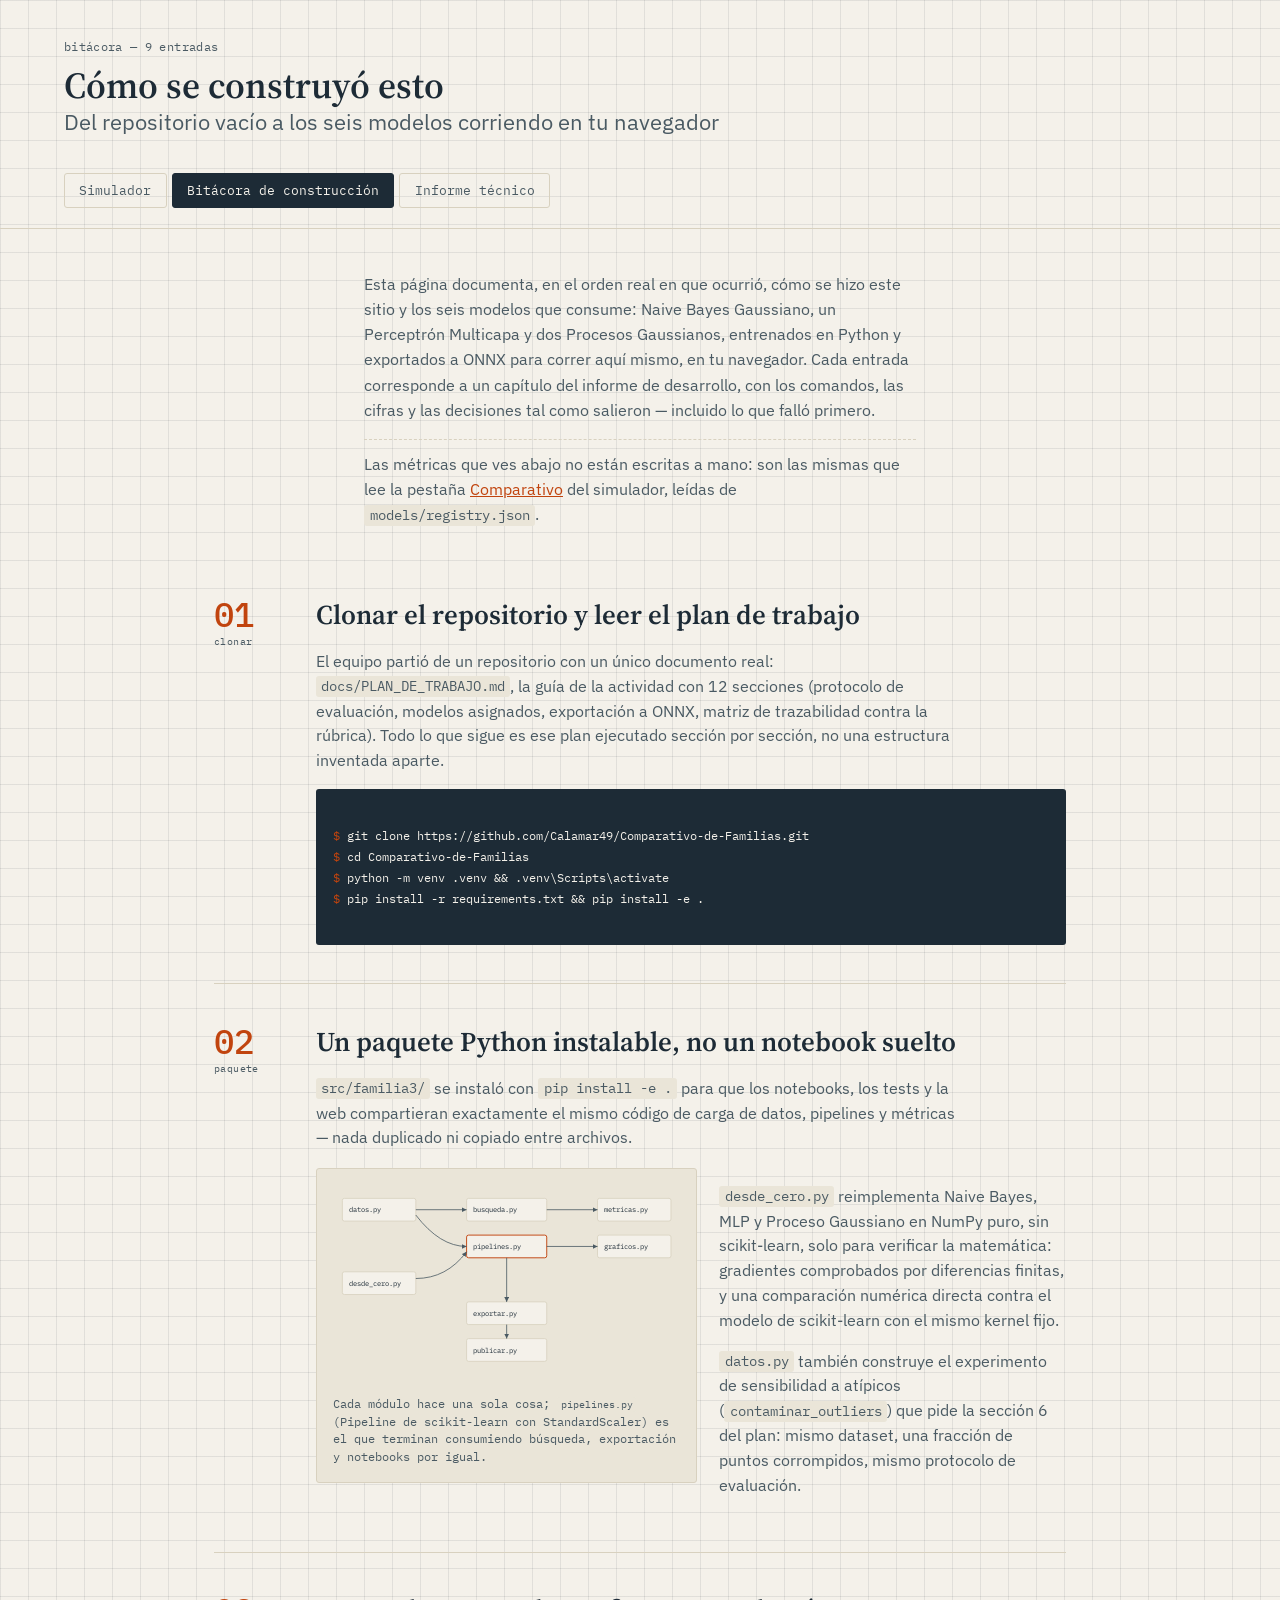
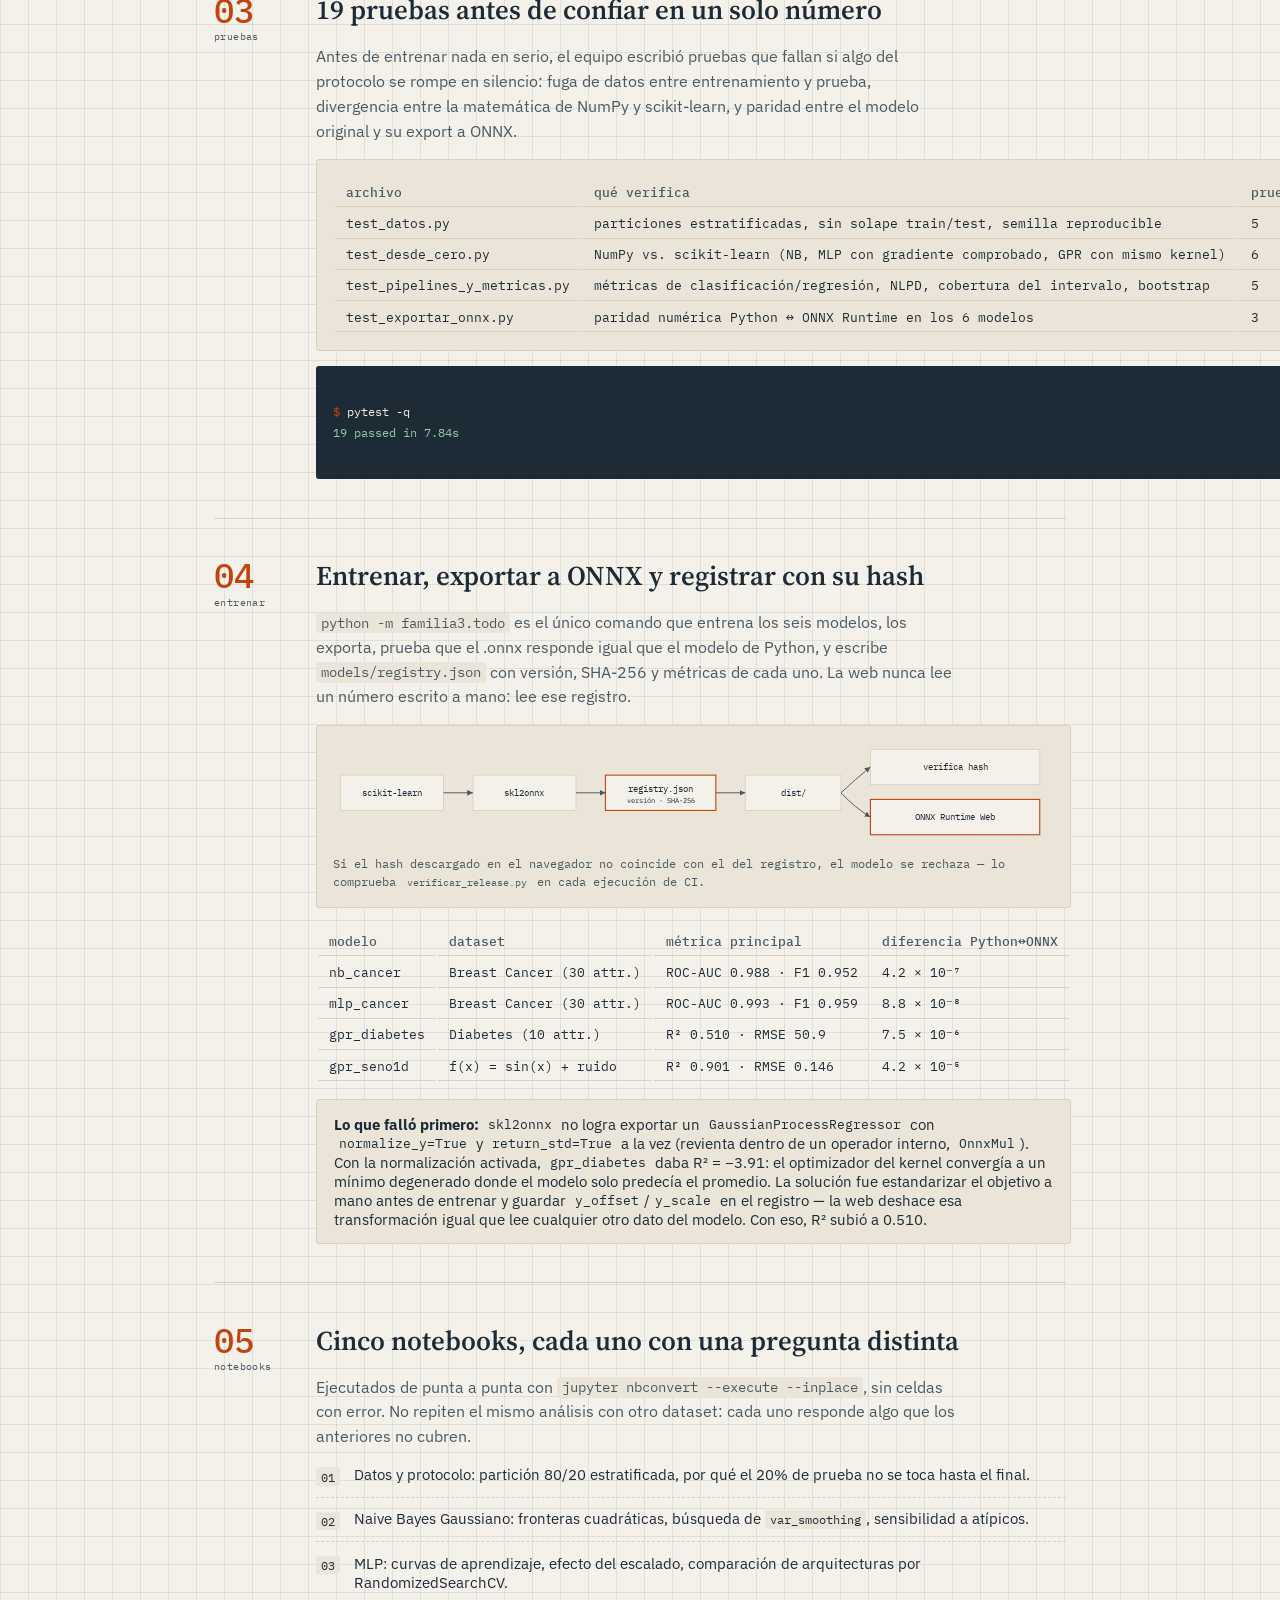
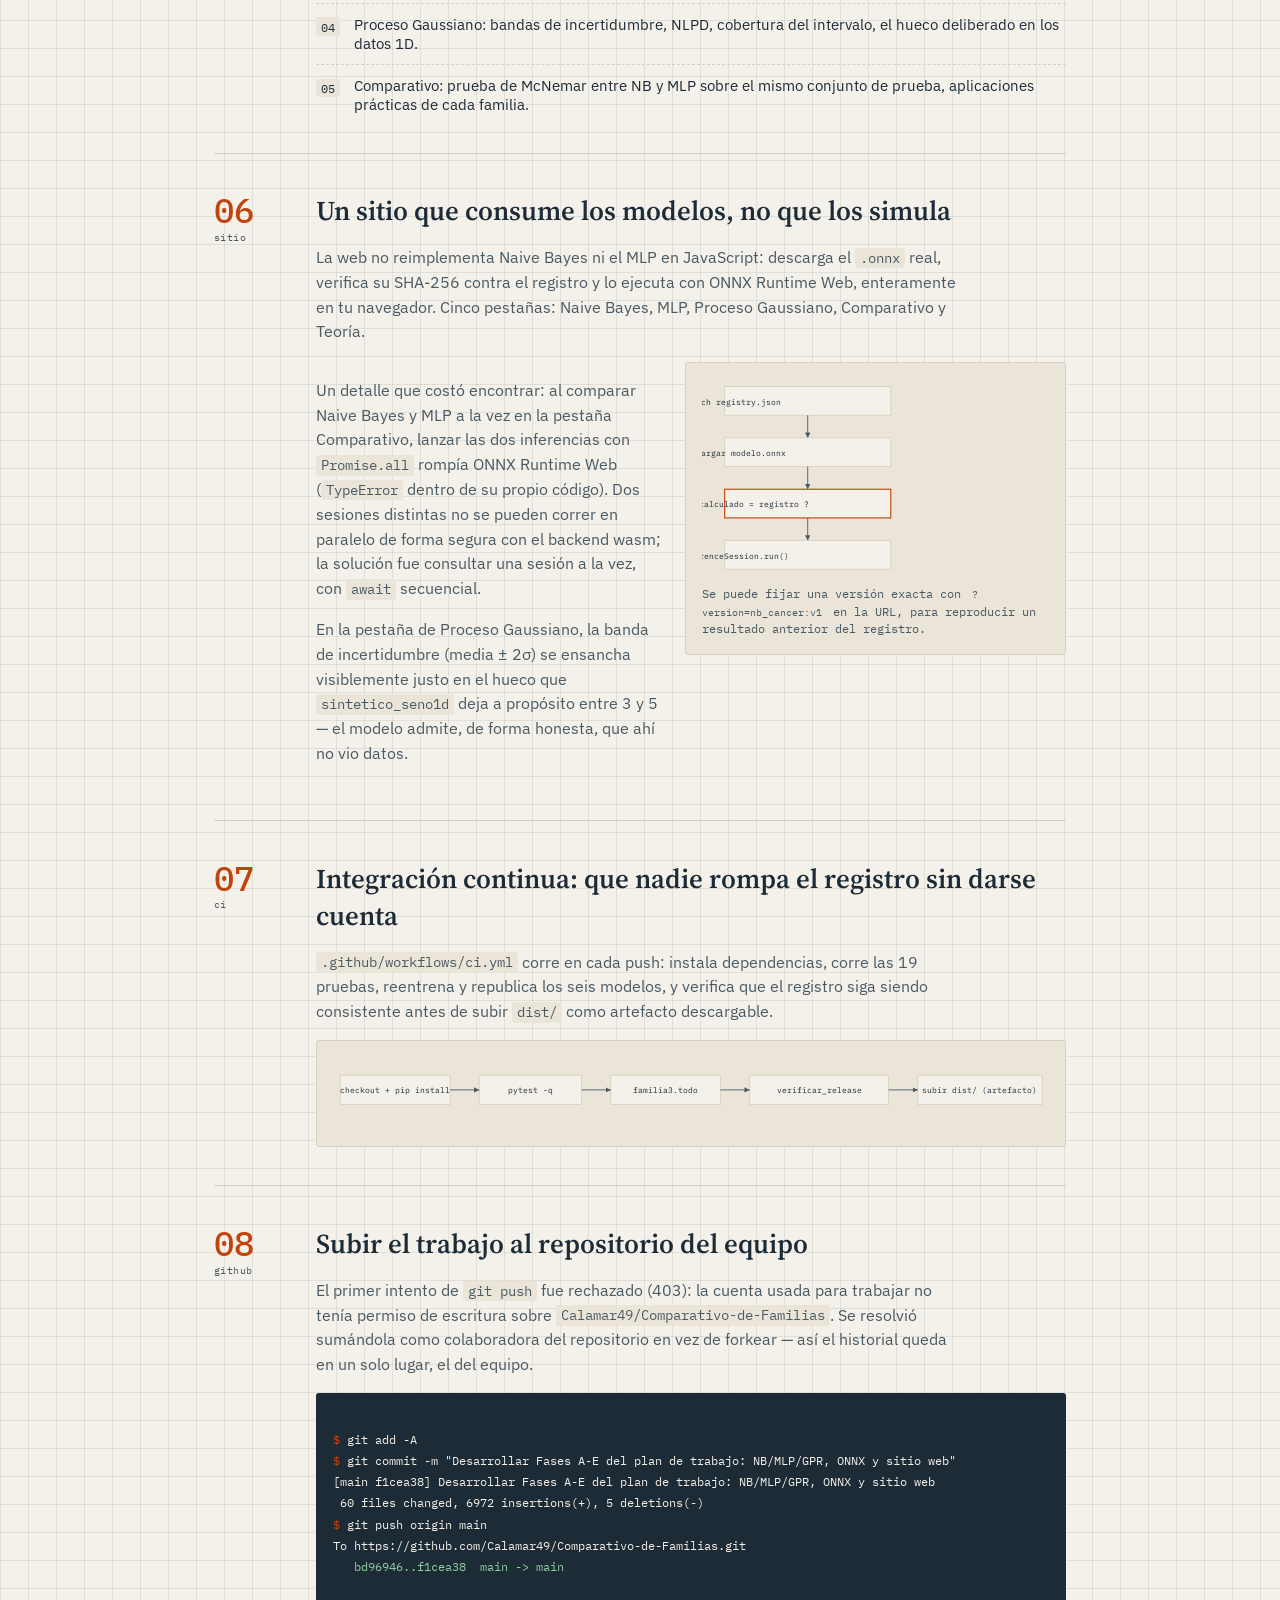
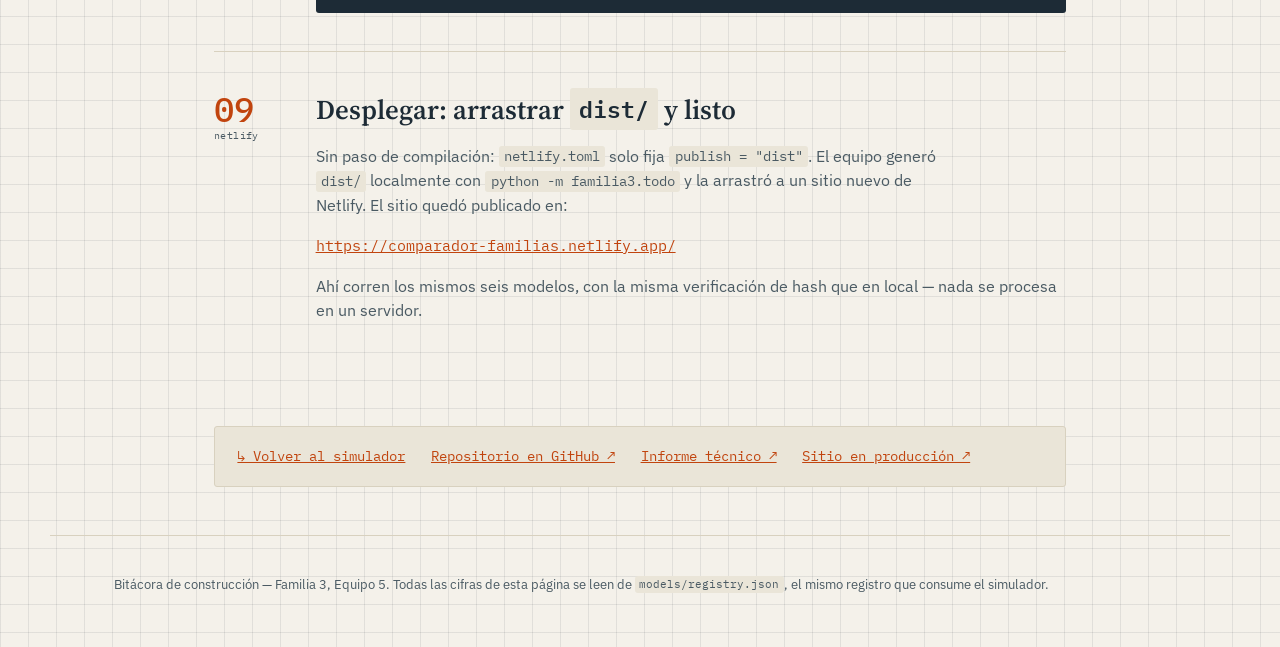
==== web/proceso.html @ f9227e87 "Agregar bitacora de construccion: pagina de infografia con cada paso del proceso Nueva pagina web/pr" ====
<!doctype html>
<html lang="es">
<head>
<meta charset="utf-8">
<meta name="viewport" content="width=device-width, initial-scale=1">
<title>Bitácora de construcción &middot; Comparativo de familias</title>
<meta name="description" content="Cómo se construyó este sitio y los seis modelos que consume: del repositorio vacío al despliegue en Netlify, paso a paso.">
<link rel="icon" href="data:image/svg+xml,<svg xmlns=%22http://www.w3.org/2000/svg%22 viewBox=%220 0 24 24%22><rect width=%2224%22 height=%2224%22 fill=%22%23f4f1ea%22/><path d=%22M3 18 L8 9 L13 14 L21 4%22 stroke=%22%23c1440e%22 stroke-width=%222%22 fill=%22none%22/></svg>">
<link rel="preconnect" href="https://fonts.googleapis.com">
<link rel="preconnect" href="https://fonts.gstatic.com" crossorigin>
<link href="https://fonts.googleapis.com/css2?family=Source+Serif+4:opsz,wght@8..60,400;8..60,600;8..60,700&family=IBM+Plex+Sans:wght@400;500;600&family=IBM+Plex+Mono:wght@400;500&display=swap" rel="stylesheet">
<link rel="stylesheet" href="estilo.css">
<link rel="stylesheet" href="proceso.css">
</head>
<body>

<header class="cabecera">
  <div class="cabecera__marca">
    <span class="cabecera__indice">bitácora — 9 entradas</span>
    <h1>Cómo se construyó esto<br><span class="cabecera__sub">Del repositorio vacío a los seis modelos corriendo en tu navegador</span></h1>
  </div>
  <nav class="pestanas" aria-label="Navegación del sitio">
    <a href="index.html" class="pestanas__btn">Simulador</a>
    <a href="proceso.html" class="pestanas__btn" aria-current="page">Bitácora de construcción</a>
    <a href="../informe/INFORME_TECNICO.md" class="pestanas__btn">Informe técnico</a>
  </nav>
</header>

<div class="bitacora-intro">
  <p>Esta página documenta, en el orden real en que ocurrió, cómo se hizo este sitio y los seis
  modelos que consume: Naive Bayes Gaussiano, un Perceptrón Multicapa y dos Procesos Gaussianos,
  entrenados en Python y exportados a ONNX para correr aquí mismo, en tu navegador. Cada entrada
  corresponde a un capítulo del informe de desarrollo, con los comandos, las cifras y las
  decisiones tal como salieron — incluido lo que falló primero.</p>
  <p class="aviso">Las métricas que ves abajo no están escritas a mano: son las mismas que lee la
  pestaña <a href="index.html#comparativo">Comparativo</a> del simulador, leídas de
  <code>models/registry.json</code>.</p>
</div>

<main class="bitacora">

  <!-- 01 ------------------------------------------------------------- -->
  <article class="entrada">
    <div class="entrada__numero">01<small>clonar</small></div>
    <div class="entrada__cuerpo">
      <h2>Clonar el repositorio y leer el plan de trabajo</h2>
      <p>El equipo partió de un repositorio con un único documento real: <code>docs/PLAN_DE_TRABAJO.md</code>,
      la guía de la actividad con 12 secciones (protocolo de evaluación, modelos asignados,
      exportación a ONNX, matriz de trazabilidad contra la rúbrica). Todo lo que sigue es ese plan
      ejecutado sección por sección, no una estructura inventada aparte.</p>
      <div class="terminal-bloque">
<span class="linea-prompt">$</span> git clone https://github.com/Calamar49/Comparativo-de-Familias.git
<span class="linea-prompt">$</span> cd Comparativo-de-Familias
<span class="linea-prompt">$</span> python -m venv .venv &amp;&amp; .venv\Scripts\activate
<span class="linea-prompt">$</span> pip install -r requirements.txt &amp;&amp; pip install -e .
      </div>
    </div>
  </article>

  <!-- 02 ------------------------------------------------------------- -->
  <article class="entrada">
    <div class="entrada__numero">02<small>paquete</small></div>
    <div class="entrada__cuerpo">
      <h2>Un paquete Python instalable, no un notebook suelto</h2>
      <p><code>src/familia3/</code> se instaló con <code>pip install -e .</code> para que los
      notebooks, los tests y la web compartieran exactamente el mismo código de carga de datos,
      pipelines y métricas — nada duplicado ni copiado entre archivos.</p>
      <div class="entrada__layout">
        <div class="diagrama">
          <svg viewBox="0 0 520 300" role="img" aria-label="Dependencias entre módulos del paquete familia3">
            <style>
              .caja{fill:var(--papel);stroke:var(--borde);stroke-width:1.2;rx:3;}
              .caja-centro{fill:var(--papel);stroke:var(--senal);stroke-width:1.4;rx:3;}
              .rotulo{font-family:var(--mono);font-size:11px;fill:var(--tinta);}
              .flecha{stroke:var(--tinta-suave);stroke-width:1.2;fill:none;marker-end:url(#punta);}
            </style>
            <defs>
              <marker id="punta" markerWidth="8" markerHeight="8" refX="6" refY="3" orient="auto">
                <path d="M0,0 L6,3 L0,6 Z" fill="var(--tinta-suave)"/>
              </marker>
            </defs>
            <rect class="caja" x="14" y="20" width="110" height="34"/>
            <text class="rotulo" x="24" y="41">datos.py</text>
            <rect class="caja" x="14" y="130" width="110" height="34"/>
            <text class="rotulo" x="24" y="151">desde_cero.py</text>
            <rect class="caja-centro" x="200" y="75" width="120" height="34"/>
            <text class="rotulo" x="210" y="96">pipelines.py</text>
            <rect class="caja" x="200" y="20" width="120" height="34"/>
            <text class="rotulo" x="210" y="41">busqueda.py</text>
            <rect class="caja" x="396" y="20" width="110" height="34"/>
            <text class="rotulo" x="406" y="41">metricas.py</text>
            <rect class="caja" x="396" y="75" width="110" height="34"/>
            <text class="rotulo" x="406" y="96">graficos.py</text>
            <rect class="caja" x="200" y="175" width="120" height="34"/>
            <text class="rotulo" x="210" y="196">exportar.py</text>
            <rect class="caja" x="200" y="230" width="120" height="34"/>
            <text class="rotulo" x="210" y="251">publicar.py</text>
            <path class="flecha" d="M124,37 L200,37"/>
            <path class="flecha" d="M124,45 Q160,92 200,92"/>
            <path class="flecha" d="M124,140 Q170,140 200,100"/>
            <path class="flecha" d="M320,92 L396,92"/>
            <path class="flecha" d="M320,37 L396,37"/>
            <path class="flecha" d="M260,109 L260,175"/>
            <path class="flecha" d="M260,209 L260,230"/>
          </svg>
          <p class="diagrama__pie">Cada módulo hace una sola cosa; <code>pipelines.py</code> (Pipeline de scikit-learn con StandardScaler) es el que terminan consumiendo búsqueda, exportación y notebooks por igual.</p>
        </div>
        <div>
          <p><code>desde_cero.py</code> reimplementa Naive Bayes, MLP y Proceso Gaussiano en NumPy
          puro, sin scikit-learn, solo para verificar la matemática: gradientes comprobados por
          diferencias finitas, y una comparación numérica directa contra el modelo de scikit-learn
          con el mismo kernel fijo.</p>
          <p><code>datos.py</code> también construye el experimento de sensibilidad a atípicos
          (<code>contaminar_outliers</code>) que pide la sección 6 del plan: mismo dataset, una
          fracción de puntos corrompidos, mismo protocolo de evaluación.</p>
        </div>
      </div>
    </div>
  </article>

  <!-- 03 ------------------------------------------------------------- -->
  <article class="entrada">
    <div class="entrada__numero">03<small>pruebas</small></div>
    <div class="entrada__cuerpo">
      <h2>19 pruebas antes de confiar en un solo número</h2>
      <p>Antes de entrenar nada en serio, el equipo escribió pruebas que fallan si algo del
      protocolo se rompe en silencio: fuga de datos entre entrenamiento y prueba, divergencia
      entre la matemática de NumPy y scikit-learn, y paridad entre el modelo original y su export
      a ONNX.</p>
      <div class="diagrama">
        <table class="tabla-parametros">
          <thead><tr><th>archivo</th><th>qué verifica</th><th>pruebas</th></tr></thead>
          <tbody>
            <tr><td>test_datos.py</td><td>particiones estratificadas, sin solape train/test, semilla reproducible</td><td>5</td></tr>
            <tr><td>test_desde_cero.py</td><td>NumPy vs. scikit-learn (NB, MLP con gradiente comprobado, GPR con mismo kernel)</td><td>6</td></tr>
            <tr><td>test_pipelines_y_metricas.py</td><td>métricas de clasificación/regresión, NLPD, cobertura del intervalo, bootstrap</td><td>5</td></tr>
            <tr><td>test_exportar_onnx.py</td><td>paridad numérica Python ↔ ONNX Runtime en los 6 modelos</td><td>3</td></tr>
          </tbody>
        </table>
      </div>
      <div class="terminal-bloque">
<span class="linea-prompt">$</span> pytest -q
<span class="linea-ok">19 passed in 7.84s</span>
      </div>
    </div>
  </article>

  <!-- 04 ------------------------------------------------------------- -->
  <article class="entrada">
    <div class="entrada__numero">04<small>entrenar</small></div>
    <div class="entrada__cuerpo">
      <h2>Entrenar, exportar a ONNX y registrar con su hash</h2>
      <p><code>python -m familia3.todo</code> es el único comando que entrena los seis modelos,
      los exporta, prueba que el .onnx responde igual que el modelo de Python, y escribe
      <code>models/registry.json</code> con versión, SHA-256 y métricas de cada uno. La web nunca
      lee un número escrito a mano: lee ese registro.</p>
      <div class="diagrama">
        <svg viewBox="0 0 980 140" role="img" aria-label="Flujo de entrenamiento a publicación">
          <style>
            .nodo{fill:var(--papel);stroke:var(--borde);stroke-width:1.2;}
            .nodo-senal{fill:var(--papel);stroke:var(--senal);stroke-width:1.5;}
            .et{font-family:var(--mono);font-size:12px;fill:var(--tinta);text-anchor:middle;}
            .fl{stroke:var(--tinta-suave);stroke-width:1.3;fill:none;marker-end:url(#p2);}
          </style>
          <defs><marker id="p2" markerWidth="8" markerHeight="8" refX="6" refY="3" orient="auto"><path d="M0,0 L6,3 L0,6 Z" fill="var(--tinta-suave)"/></marker></defs>
          <rect class="nodo" x="10" y="45" width="140" height="48"/>
          <text class="et" x="80" y="73">scikit-learn</text>
          <rect class="nodo" x="190" y="45" width="140" height="48"/>
          <text class="et" x="260" y="73">skl2onnx</text>
          <rect class="nodo-senal" x="370" y="45" width="150" height="48"/>
          <text class="et" x="445" y="68">registry.json</text>
          <text class="et" x="445" y="83" style="font-size:9px;">versión · SHA-256</text>
          <rect class="nodo" x="560" y="45" width="130" height="48"/>
          <text class="et" x="625" y="73">dist/</text>
          <rect class="nodo" x="730" y="10" width="230" height="48"/>
          <text class="et" x="845" y="38">verifica hash</text>
          <rect class="nodo-senal" x="730" y="78" width="230" height="48"/>
          <text class="et" x="845" y="106">ONNX Runtime Web</text>
          <path class="fl" d="M150,69 L190,69"/>
          <path class="fl" d="M330,69 L370,69"/>
          <path class="fl" d="M520,69 L560,69"/>
          <path class="fl" d="M690,69 Q710,50 730,34"/>
          <path class="fl" d="M690,69 Q710,90 730,102"/>
        </svg>
        <p class="diagrama__pie">Si el hash descargado en el navegador no coincide con el del registro, el modelo se rechaza — lo comprueba <code>verificar_release.py</code> en cada ejecución de CI.</p>
      </div>

      <table class="tabla-parametros" style="margin-top:1.1rem;">
        <thead><tr><th>modelo</th><th>dataset</th><th>métrica principal</th><th>diferencia Python↔ONNX</th></tr></thead>
        <tbody>
          <tr><td>nb_cancer</td><td>Breast Cancer (30 attr.)</td><td>ROC-AUC 0.988 · F1 0.952</td><td>4.2 × 10⁻⁷</td></tr>
          <tr><td>mlp_cancer</td><td>Breast Cancer (30 attr.)</td><td>ROC-AUC 0.993 · F1 0.959</td><td>8.8 × 10⁻⁸</td></tr>
          <tr><td>gpr_diabetes</td><td>Diabetes (10 attr.)</td><td>R² 0.510 · RMSE 50.9</td><td>7.5 × 10⁻⁶</td></tr>
          <tr><td>gpr_seno1d</td><td>f(x) = sin(x) + ruido</td><td>R² 0.901 · RMSE 0.146</td><td>4.2 × 10⁻⁵</td></tr>
        </tbody>
      </table>

      <div class="nota-tecnica">
        <strong>Lo que falló primero:</strong> <code>skl2onnx</code> no logra exportar un
        <code>GaussianProcessRegressor</code> con <code>normalize_y=True</code> y
        <code>return_std=True</code> a la vez (revienta dentro de un operador interno,
        <code>OnnxMul</code>). Con la normalización activada, <code>gpr_diabetes</code> daba
        R² = −3.91: el optimizador del kernel convergía a un mínimo degenerado donde el modelo
        solo predecía el promedio. La solución fue estandarizar el objetivo a mano antes de
        entrenar y guardar <code>y_offset</code>/<code>y_scale</code> en el registro — la web
        deshace esa transformación igual que lee cualquier otro dato del modelo. Con eso, R² subió
        a 0.510.
      </div>
    </div>
  </article>

  <!-- 05 ------------------------------------------------------------- -->
  <article class="entrada">
    <div class="entrada__numero">05<small>notebooks</small></div>
    <div class="entrada__cuerpo">
      <h2>Cinco notebooks, cada uno con una pregunta distinta</h2>
      <p>Ejecutados de punta a punta con <code>jupyter nbconvert --execute --inplace</code>, sin
      celdas con error. No repiten el mismo análisis con otro dataset: cada uno responde algo que
      los anteriores no cubren.</p>
      <ul class="lista-notebooks">
        <li><code>01</code><span>Datos y protocolo: partición 80/20 estratificada, por qué el 20% de prueba no se toca hasta el final.</span></li>
        <li><code>02</code><span>Naive Bayes Gaussiano: fronteras cuadráticas, búsqueda de <code>var_smoothing</code>, sensibilidad a atípicos.</span></li>
        <li><code>03</code><span>MLP: curvas de aprendizaje, efecto del escalado, comparación de arquitecturas por RandomizedSearchCV.</span></li>
        <li><code>04</code><span>Proceso Gaussiano: bandas de incertidumbre, NLPD, cobertura del intervalo, el hueco deliberado en los datos 1D.</span></li>
        <li><code>05</code><span>Comparativo: prueba de McNemar entre NB y MLP sobre el mismo conjunto de prueba, aplicaciones prácticas de cada familia.</span></li>
      </ul>
    </div>
  </article>

  <!-- 06 ------------------------------------------------------------- -->
  <article class="entrada">
    <div class="entrada__numero">06<small>sitio</small></div>
    <div class="entrada__cuerpo">
      <h2>Un sitio que consume los modelos, no que los simula</h2>
      <p>La web no reimplementa Naive Bayes ni el MLP en JavaScript: descarga el <code>.onnx</code>
      real, verifica su SHA-256 contra el registro y lo ejecuta con ONNX Runtime Web, enteramente
      en tu navegador. Cinco pestañas: Naive Bayes, MLP, Proceso Gaussiano, Comparativo y Teoría.</p>
      <div class="entrada__layout entrada__layout--inversa">
        <div class="diagrama">
          <svg viewBox="0 0 460 260" role="img" aria-label="Carga y verificación de un modelo en el navegador">
            <style>
              .n{fill:var(--papel);stroke:var(--borde);stroke-width:1.2;}
              .ns{fill:var(--papel);stroke:var(--senal);stroke-width:1.5;}
              .t{font-family:var(--mono);font-size:11px;fill:var(--tinta);}
              .f{stroke:var(--tinta-suave);stroke-width:1.2;fill:none;marker-end:url(#p3);}
            </style>
            <defs><marker id="p3" markerWidth="8" markerHeight="8" refX="6" refY="3" orient="auto"><path d="M0,0 L6,3 L0,6 Z" fill="var(--tinta-suave)"/></marker></defs>
            <rect class="n" x="30" y="10" width="220" height="38"/>
            <text class="t" x="42" y="34">fetch registry.json</text>
            <path class="f" d="M140,48 L140,78"/>
            <rect class="n" x="30" y="78" width="220" height="38"/>
            <text class="t" x="42" y="102">descargar modelo.onnx</text>
            <path class="f" d="M140,116 L140,146"/>
            <rect class="ns" x="30" y="146" width="220" height="38"/>
            <text class="t" x="42" y="170">SHA-256 calculado = registro ?</text>
            <path class="f" d="M140,184 L140,214"/>
            <rect class="n" x="30" y="214" width="220" height="38"/>
            <text class="t" x="42" y="238">InferenceSession.run()</text>
          </svg>
          <p class="diagrama__pie">Se puede fijar una versión exacta con <code>?version=nb_cancer:v1</code> en la URL, para reproducir un resultado anterior del registro.</p>
        </div>
        <div>
          <p>Un detalle que costó encontrar: al comparar Naive Bayes y MLP a la vez en la pestaña
          Comparativo, lanzar las dos inferencias con <code>Promise.all</code> rompía ONNX Runtime
          Web (<code>TypeError</code> dentro de su propio código). Dos sesiones distintas no se
          pueden correr en paralelo de forma segura con el backend wasm; la solución fue consultar
          una sesión a la vez, con <code>await</code> secuencial.</p>
          <p>En la pestaña de Proceso Gaussiano, la banda de incertidumbre (media ± 2σ) se ensancha
          visiblemente justo en el hueco que <code>sintetico_seno1d</code> deja a propósito entre
          3 y 5 — el modelo admite, de forma honesta, que ahí no vio datos.</p>
        </div>
      </div>
    </div>
  </article>

  <!-- 07 ------------------------------------------------------------- -->
  <article class="entrada">
    <div class="entrada__numero">07<small>ci</small></div>
    <div class="entrada__cuerpo">
      <h2>Integración continua: que nadie rompa el registro sin darse cuenta</h2>
      <p><code>.github/workflows/ci.yml</code> corre en cada push: instala dependencias, corre las
      19 pruebas, reentrena y republica los seis modelos, y verifica que el registro siga siendo
      consistente antes de subir <code>dist/</code> como artefacto descargable.</p>
      <div class="diagrama">
        <svg viewBox="0 0 980 100" role="img" aria-label="Pasos del workflow de GitHub Actions">
          <style>
            .n{fill:var(--papel);stroke:var(--borde);stroke-width:1.2;}
            .t{font-family:var(--mono);font-size:11px;fill:var(--tinta);text-anchor:middle;}
            .f{stroke:var(--tinta-suave);stroke-width:1.2;fill:none;marker-end:url(#p4);}
          </style>
          <defs><marker id="p4" markerWidth="8" markerHeight="8" refX="6" refY="3" orient="auto"><path d="M0,0 L6,3 L0,6 Z" fill="var(--tinta-suave)"/></marker></defs>
          <rect class="n" x="10" y="25" width="150" height="40"/><text class="t" x="85" y="49">checkout + pip install</text>
          <rect class="n" x="200" y="25" width="140" height="40"/><text class="t" x="270" y="49">pytest -q</text>
          <rect class="n" x="380" y="25" width="150" height="40"/><text class="t" x="455" y="49">familia3.todo</text>
          <rect class="n" x="570" y="25" width="190" height="40"/><text class="t" x="665" y="49">verificar_release</text>
          <rect class="n" x="800" y="25" width="170" height="40"/><text class="t" x="885" y="49">subir dist/ (artefacto)</text>
          <path class="f" d="M160,45 L200,45"/>
          <path class="f" d="M340,45 L380,45"/>
          <path class="f" d="M530,45 L570,45"/>
          <path class="f" d="M760,45 L800,45"/>
        </svg>
      </div>
    </div>
  </article>

  <!-- 08 ------------------------------------------------------------- -->
  <article class="entrada">
    <div class="entrada__numero">08<small>github</small></div>
    <div class="entrada__cuerpo">
      <h2>Subir el trabajo al repositorio del equipo</h2>
      <p>El primer intento de <code>git push</code> fue rechazado (403): la cuenta usada para
      trabajar no tenía permiso de escritura sobre <code>Calamar49/Comparativo-de-Familias</code>.
      Se resolvió sumándola como colaboradora del repositorio en vez de forkear — así el historial
      queda en un solo lugar, el del equipo.</p>
      <div class="terminal-bloque">
<span class="linea-prompt">$</span> git add -A
<span class="linea-prompt">$</span> git commit -m "Desarrollar Fases A-E del plan de trabajo: NB/MLP/GPR, ONNX y sitio web"
[main f1cea38] Desarrollar Fases A-E del plan de trabajo: NB/MLP/GPR, ONNX y sitio web
 60 files changed, 6972 insertions(+), 5 deletions(-)
<span class="linea-prompt">$</span> git push origin main
To https://github.com/Calamar49/Comparativo-de-Familias.git
   <span class="linea-ok">bd96946..f1cea38  main -&gt; main</span>
      </div>
    </div>
  </article>

  <!-- 09 ------------------------------------------------------------- -->
  <article class="entrada">
    <div class="entrada__numero">09<small>netlify</small></div>
    <div class="entrada__cuerpo">
      <h2>Desplegar: arrastrar <code>dist/</code> y listo</h2>
      <p>Sin paso de compilación: <code>netlify.toml</code> solo fija <code>publish = "dist"</code>.
      El equipo generó <code>dist/</code> localmente con <code>python -m familia3.todo</code> y la
      arrastró a un sitio nuevo de Netlify. El sitio quedó publicado en:</p>
      <p class="resultado-destacado"><a href="https://comparador-familias.netlify.app/" target="_blank" rel="noopener">https://comparador-familias.netlify.app/</a></p>
      <p>Ahí corren los mismos seis modelos, con la misma verificación de hash que en local — nada
      se procesa en un servidor.</p>
    </div>
  </article>

</main>

<div class="cierre">
  <div class="tarjeta">
    <a href="index.html">↳ Volver al simulador</a>
    <a href="https://github.com/Calamar49/Comparativo-de-Familias" target="_blank" rel="noopener">Repositorio en GitHub ↗</a>
    <a href="../informe/INFORME_TECNICO.md" target="_blank" rel="noopener">Informe técnico ↗</a>
    <a href="https://comparador-familias.netlify.app/" target="_blank" rel="noopener">Sitio en producción ↗</a>
  </div>
</div>

<footer class="pie">
  <p>Bitácora de construcción — Familia 3, Equipo 5. Todas las cifras de esta página se leen de <code>models/registry.json</code>, el mismo registro que consume el simulador.</p>
</footer>

</body>
</html>
---- web/estilo.css ----
/* Identidad: cuaderno de laboratorio. Papel cuadriculado, tinta añil, un único
   acento "señal" (naranja óxido) reservado para lo interactivo y la incertidumbre.
   Nada de glassmorphism, nada de azul-púrpura, nada de Inter/Poppins. */

:root {
  --papel: #f4f1ea;
  --papel-oscuro: #eae5d8;
  --tinta: #1d2b36;
  --tinta-suave: #4a5a63;
  --linea-cuaderno: rgba(29, 43, 54, 0.09);
  --senal: #c1440e;
  --senal-suave: #e7cdbf;
  --verde-ok: #2f6f4e;
  --borde: #d8d1bf;
  --mono: "IBM Plex Mono", ui-monospace, monospace;
  --serif: "Source Serif 4", Georgia, serif;
  --sans: "IBM Plex Sans", system-ui, sans-serif;
  --radio: 3px;
}

@media (prefers-color-scheme: dark) {
  :root:not([data-theme="light"]) {
    --papel: #1a1d1a;
    --papel-oscuro: #15171a;
    --tinta: #e9e4d8;
    --tinta-suave: #a9a398;
    --linea-cuaderno: rgba(233, 228, 216, 0.08);
    --senal: #ff8a4c;
    --senal-suave: #3a2a20;
    --verde-ok: #6fbf96;
    --borde: #35332c;
  }
}
:root[data-theme="dark"] {
  --papel: #1a1d1a;
  --papel-oscuro: #15171a;
  --tinta: #e9e4d8;
  --tinta-suave: #a9a398;
  --linea-cuaderno: rgba(233, 228, 216, 0.08);
  --senal: #ff8a4c;
  --senal-suave: #3a2a20;
  --verde-ok: #6fbf96;
  --borde: #35332c;
}

* { box-sizing: border-box; }

html, body {
  margin: 0;
  background: var(--papel);
  color: var(--tinta);
  font-family: var(--sans);
  background-image:
    linear-gradient(var(--linea-cuaderno) 1px, transparent 1px),
    linear-gradient(90deg, var(--linea-cuaderno) 1px, transparent 1px);
  background-size: 28px 28px;
}

h1, h2, h3 { font-family: var(--serif); font-weight: 600; margin: 0 0 0.4em; color: var(--tinta); }
h1 { font-size: clamp(1.6rem, 4vw, 2.3rem); line-height: 1.15; }
h2 { font-size: clamp(1.3rem, 3vw, 1.7rem); }
h3 { font-size: 1.1rem; }
p { line-height: 1.55; color: var(--tinta-suave); }
code { font-family: var(--mono); background: var(--papel-oscuro); padding: 0.1em 0.4em; border-radius: var(--radio); font-size: 0.85em; }
a { color: var(--senal); }

/* ---------- cabecera ---------- */
.cabecera {
  display: flex;
  flex-wrap: wrap;
  justify-content: space-between;
  align-items: flex-end;
  gap: 1.5rem;
  padding: 2.2rem 5vw 1.2rem;
  border-bottom: 1px solid var(--borde);
}
.cabecera__indice {
  display: inline-block;
  font-family: var(--mono);
  font-size: 0.72rem;
  letter-spacing: 0.03em;
  color: var(--tinta-suave);
  margin-bottom: 0.6rem;
}
.cabecera__sub { font-family: var(--sans); font-weight: 400; font-size: 0.6em; color: var(--tinta-suave); display: block; margin-top: 0.15em; }

.pestanas { display: flex; flex-wrap: wrap; gap: 0.3rem; }
.pestanas__btn {
  font-family: var(--mono);
  font-size: 0.82rem;
  background: none;
  border: 1px solid var(--borde);
  color: var(--tinta-suave);
  padding: 0.5rem 0.9rem;
  border-radius: var(--radio);
  cursor: pointer;
}
a.pestanas__btn { text-decoration: none; display: inline-flex; align-items: center; }
.pestanas__btn[aria-current="page"] {
  background: var(--tinta);
  color: var(--papel);
  border-color: var(--tinta);
}

/* ---------- insignia de carga ---------- */
.insignia-carga {
  display: flex;
  align-items: center;
  gap: 0.5rem;
  font-family: var(--mono);
  font-size: 0.78rem;
  color: var(--tinta-suave);
  padding: 0.6rem 5vw;
  border-bottom: 1px dashed var(--borde);
}
.insignia-carga__punto { width: 7px; height: 7px; border-radius: 50%; background: var(--tinta-suave); }
.insignia-carga--ok .insignia-carga__punto { background: var(--verde-ok); }
.insignia-carga--error .insignia-carga__punto { background: var(--senal); }

main { padding: 1.8rem 5vw 4rem; max-width: 1180px; margin: 0 auto; }

.vista__cabecera { max-width: 640px; margin-bottom: 1.6rem; }
.vista__nota { margin-top: 0.3rem; }

.chip-modelo {
  display: inline-block;
  font-family: var(--mono);
  font-size: 0.75rem;
  color: var(--tinta-suave);
  border: 1px solid var(--borde);
  border-radius: var(--radio);
  padding: 0.2rem 0.55rem;
  margin-top: 0.5rem;
}

.panel-doble {
  display: grid;
  grid-template-columns: minmax(280px, 1fr) minmax(280px, 1.1fr);
  gap: 1.4rem;
  align-items: start;
}
@media (max-width: 820px) { .panel-doble { grid-template-columns: 1fr; } }

.tarjeta {
  background: var(--papel-oscuro);
  border: 1px solid var(--borde);
  border-radius: var(--radio);
  padding: 1.3rem 1.4rem;
}
.tarjeta--ancha { margin-top: 1.4rem; }
.tarjeta__ayuda { font-size: 0.88rem; margin-top: -0.3rem; }

.selector-caso { display: flex; flex-direction: column; gap: 0.3rem; margin-bottom: 1rem; font-size: 0.85rem; }
.selector-caso select {
  font-family: var(--mono);
  padding: 0.45rem 0.6rem;
  border: 1px solid var(--borde);
  border-radius: var(--radio);
  background: var(--papel);
  color: var(--tinta);
}

.deslizadores { display: flex; flex-direction: column; gap: 0.75rem; margin-bottom: 1.1rem; }
.deslizador-fila { display: grid; grid-template-columns: 1fr auto; gap: 0.2rem 0.6rem; align-items: center; }
.deslizador-fila label { font-size: 0.78rem; color: var(--tinta-suave); grid-column: 1 / -1; }
.deslizador-fila input[type="range"] { width: 100%; accent-color: var(--senal); grid-column: 1; }
.deslizador-fila output { font-family: var(--mono); font-size: 0.8rem; grid-column: 2; min-width: 3.4em; text-align: right; }

.resultado-prediccion__barra {
  height: 10px;
  background: var(--papel);
  border: 1px solid var(--borde);
  border-radius: 99px;
  overflow: hidden;
}
.resultado-prediccion__relleno { height: 100%; background: var(--senal); width: 0%; transition: width 0.25s ease-out; }
.resultado-prediccion__texto { margin-top: 0.5rem; font-family: var(--mono); font-size: 0.88rem; }

.resultado-gpr { font-family: var(--mono); font-size: 1rem; margin-top: 0.4rem; }

.lienzo { width: 100%; height: auto; background: var(--papel); border: 1px solid var(--borde); border-radius: var(--radio); }

.tabla-parametros { font-family: var(--mono); font-size: 0.8rem; overflow-x: auto; }
.tabla-parametros table { border-collapse: collapse; width: 100%; }
.tabla-parametros th, .tabla-parametros td { text-align: left; padding: 0.35rem 0.7rem; border-bottom: 1px solid var(--borde); white-space: nowrap; }
.tabla-parametros th { color: var(--tinta-suave); font-weight: 500; }

.comparativo-filas { display: grid; grid-template-columns: repeat(auto-fit, minmax(220px, 1fr)); gap: 1rem; margin-top: 0.8rem; }
.comparativo-col { border: 1px solid var(--borde); border-radius: var(--radio); padding: 0.9rem; background: var(--papel); }
.comparativo-col h4 { font-family: var(--mono); font-size: 0.82rem; margin: 0 0 0.5rem; color: var(--tinta-suave); }

.aviso { font-size: 0.8rem; font-style: normal; border-top: 1px dashed var(--borde); padding-top: 0.7rem; margin-top: 1rem; }

.teoria-grid { display: grid; grid-template-columns: repeat(auto-fit, minmax(260px, 1fr)); gap: 1.2rem; }
.teoria-eq { font-family: var(--mono); font-size: 0.92rem; color: var(--senal); background: var(--papel); padding: 0.7rem 0.9rem; border-radius: var(--radio); border: 1px solid var(--borde); overflow-x: auto; }
.enlaces-finales { display: flex; gap: 1.5rem; flex-wrap: wrap; font-family: var(--mono); font-size: 0.85rem; }

.pie { padding: 1.6rem 5vw 2.5rem; border-top: 1px solid var(--borde); font-size: 0.8rem; max-width: 1180px; margin: 0 auto; }
.pie__version { font-family: var(--mono); color: var(--tinta-suave); }
---- web/proceso.css ----
/* Página "Bitácora de construcción": extiende estilo.css con los componentes
   propios de este registro paso a paso (entradas numeradas, diagramas en SVG,
   bloques de comando). Misma identidad de cuaderno de laboratorio, sin tokens
   nuevos. */

.bitacora-intro {
  max-width: 680px;
  padding: 1.6rem 5vw 0.4rem;
  margin: 0 auto;
}
.bitacora-intro p { font-size: 1.02rem; }
.bitacora-intro .aviso { margin-top: 1rem; }

.bitacora {
  max-width: 980px;
  margin: 0 auto;
  padding: 0.5rem 5vw 3rem;
}

.entrada {
  display: grid;
  grid-template-columns: 76px 1fr;
  gap: 0 1.6rem;
  padding: 2.4rem 0;
  border-top: 1px solid var(--borde);
}
.entrada:first-child { border-top: none; }

.entrada__numero {
  font-family: var(--mono);
  font-size: 2.1rem;
  font-weight: 500;
  color: var(--senal);
  line-height: 1;
  padding-top: 0.15rem;
}
.entrada__numero small {
  display: block;
  font-size: 0.6rem;
  color: var(--tinta-suave);
  letter-spacing: 0.04em;
  margin-top: 0.3rem;
  font-weight: 400;
}

.entrada__cuerpo h2 { margin-bottom: 0.5rem; }
.entrada__cuerpo > p:first-of-type { max-width: 640px; }

.entrada__layout {
  display: grid;
  grid-template-columns: 1.1fr 1fr;
  gap: 1.4rem;
  align-items: start;
  margin-top: 1.1rem;
}
.entrada__layout--inversa { grid-template-columns: 1fr 1.1fr; }
.entrada__layout--inversa > :first-child { order: 2; }
@media (max-width: 760px) {
  .entrada__layout, .entrada__layout--inversa { grid-template-columns: 1fr; }
  .entrada__layout--inversa > :first-child { order: 0; }
}

.terminal-bloque {
  background: var(--tinta);
  color: var(--papel);
  border-radius: var(--radio);
  padding: 0.9rem 1.1rem;
  font-family: var(--mono);
  font-size: 0.78rem;
  line-height: 1.7;
  white-space: pre-wrap;
  word-break: break-word;
  margin-top: 0.9rem;
}
:root[data-theme="dark"] .terminal-bloque,
@media (prefers-color-scheme: dark) { .terminal-bloque { background: #0d0f0d; } }
.terminal-bloque .linea-prompt { color: var(--senal); }
.terminal-bloque .linea-ok { color: #8fcf9f; }
@media (prefers-color-scheme: dark) {
  :root:not([data-theme="light"]) .terminal-bloque { background: #0d0f0d; }
}
:root[data-theme="dark"] .terminal-bloque { background: #0d0f0d; }

.diagrama {
  background: var(--papel-oscuro);
  border: 1px solid var(--borde);
  border-radius: var(--radio);
  padding: 1rem;
}
.diagrama svg { width: 100%; height: auto; display: block; }
.diagrama__pie { font-family: var(--mono); font-size: 0.72rem; color: var(--tinta-suave); margin: 0.6rem 0 0; }

.nota-tecnica {
  border: 1px solid var(--borde);
  border-radius: var(--radio);
  background: var(--papel-oscuro);
  padding: 0.9rem 1.1rem;
  margin-top: 1rem;
  font-size: 0.92rem;
}
.nota-tecnica strong { color: var(--tinta); }

.lista-notebooks { list-style: none; margin: 1rem 0 0; padding: 0; display: flex; flex-direction: column; gap: 0.7rem; }
.lista-notebooks li {
  display: grid;
  grid-template-columns: auto 1fr;
  gap: 0 0.9rem;
  padding-bottom: 0.7rem;
  border-bottom: 1px dashed var(--borde);
  font-size: 0.92rem;
}
.lista-notebooks li:last-child { border-bottom: none; padding-bottom: 0; }
.lista-notebooks code { font-size: 0.78rem; white-space: nowrap; align-self: start; margin-top: 0.15rem; }

.resultado-destacado {
  font-family: var(--mono);
  font-size: 0.95rem;
  color: var(--senal);
  margin-top: 0.8rem;
}

.cierre {
  max-width: 980px;
  margin: 0 auto;
  padding: 0 5vw 3rem;
}
.cierre .tarjeta { display: flex; gap: 1.6rem; flex-wrap: wrap; align-items: baseline; }
.cierre a { font-family: var(--mono); font-size: 0.88rem; }
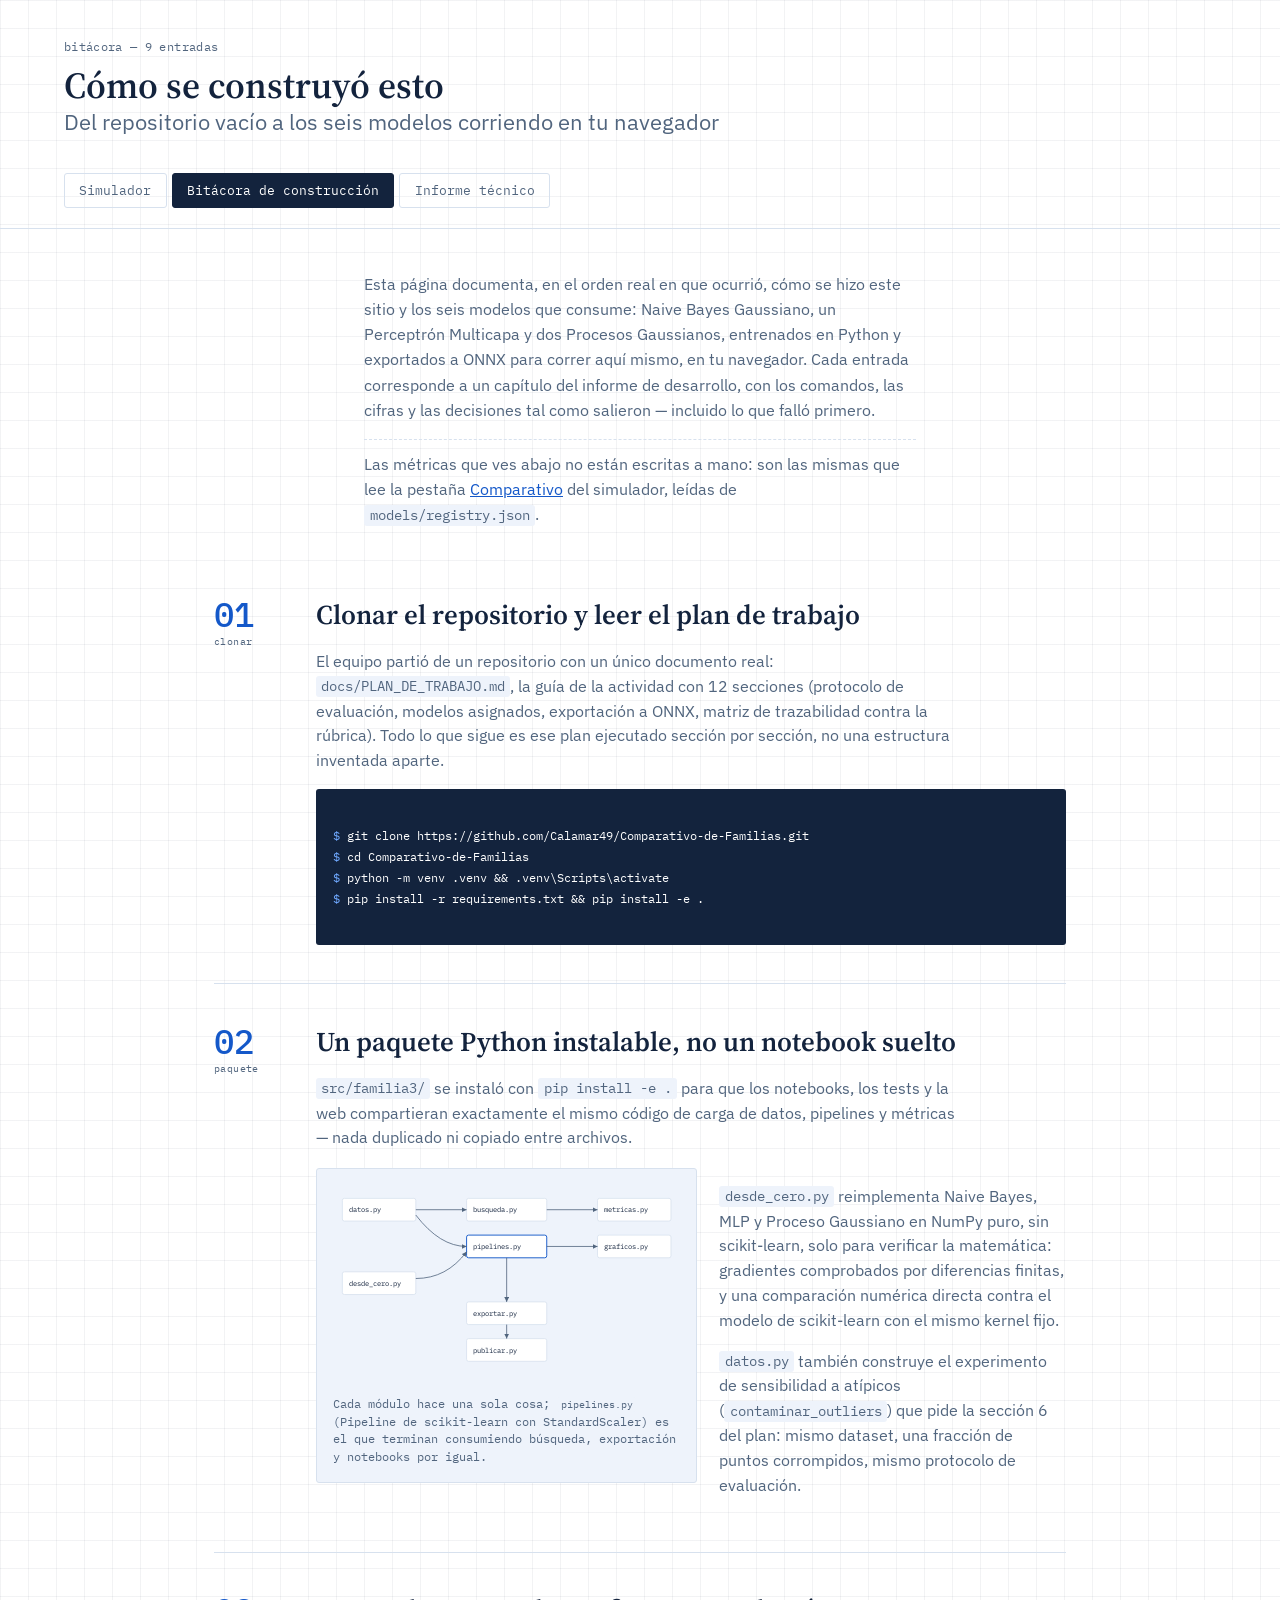
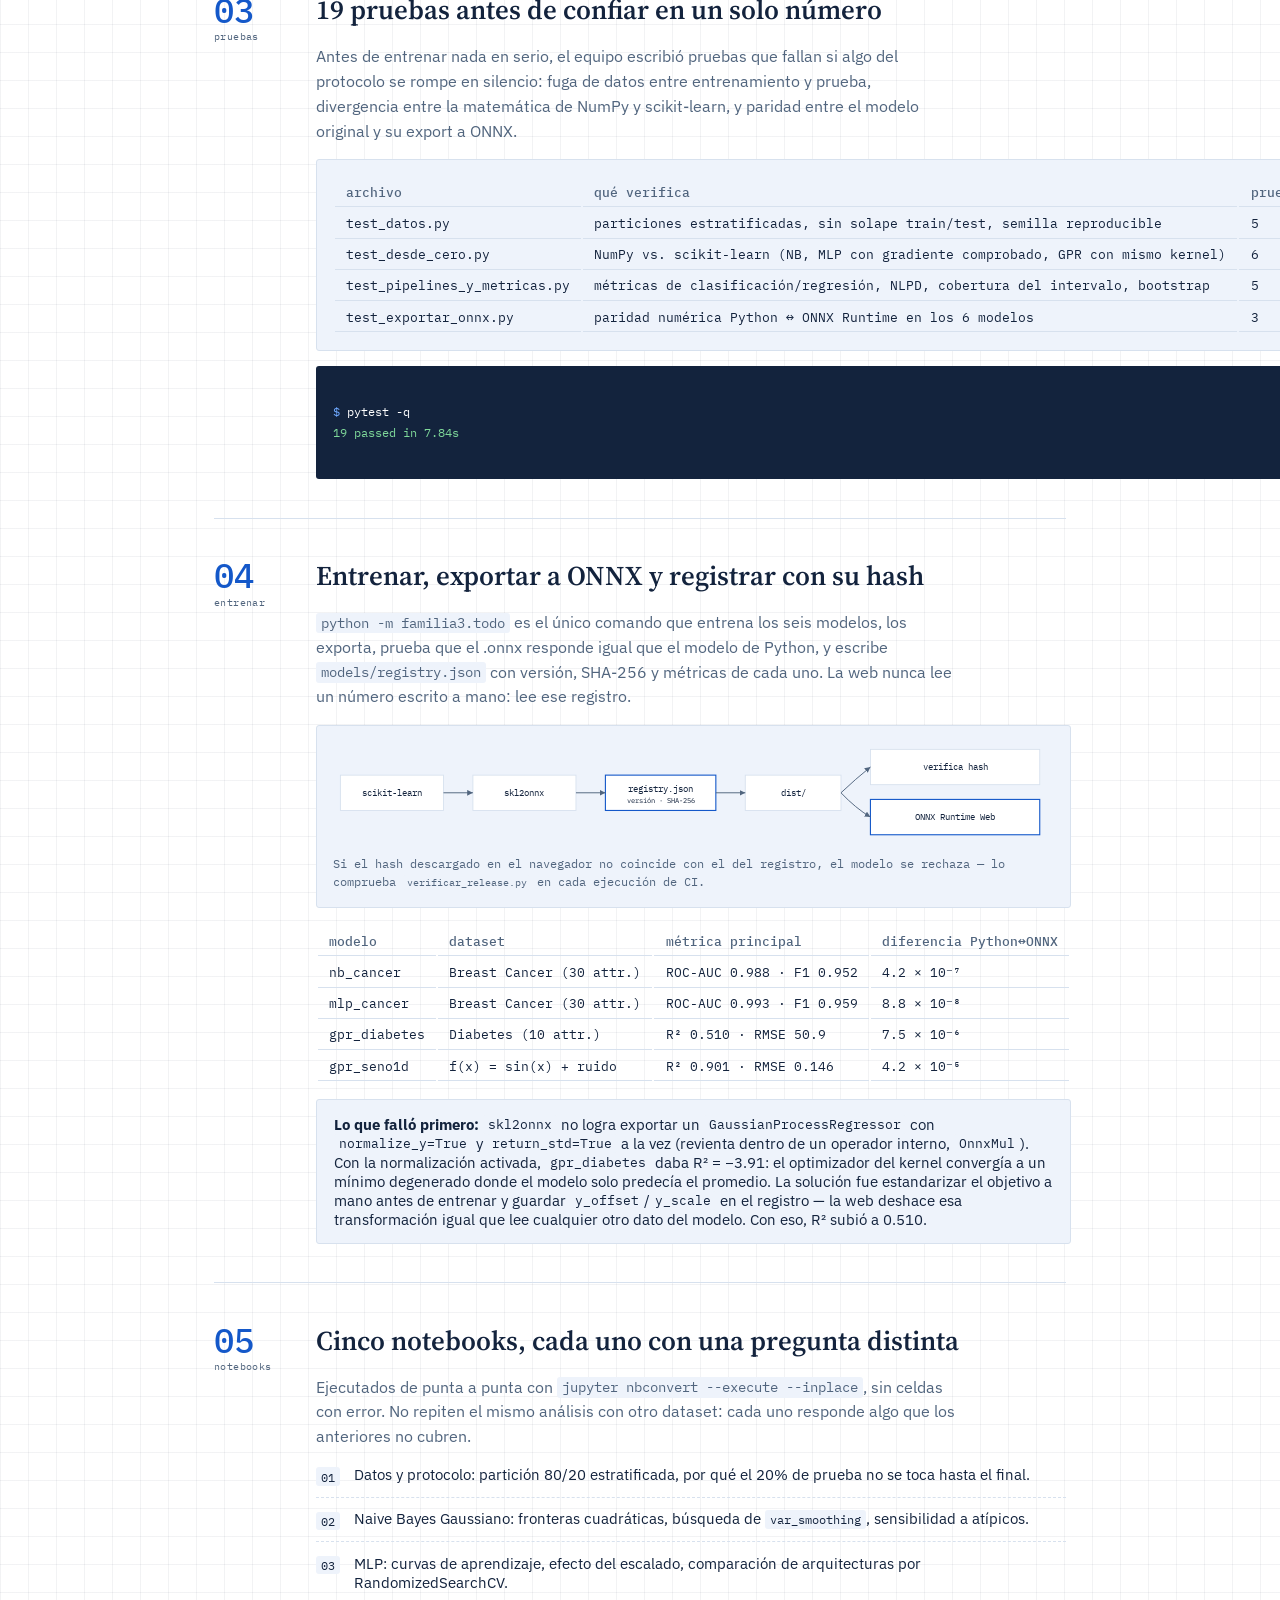
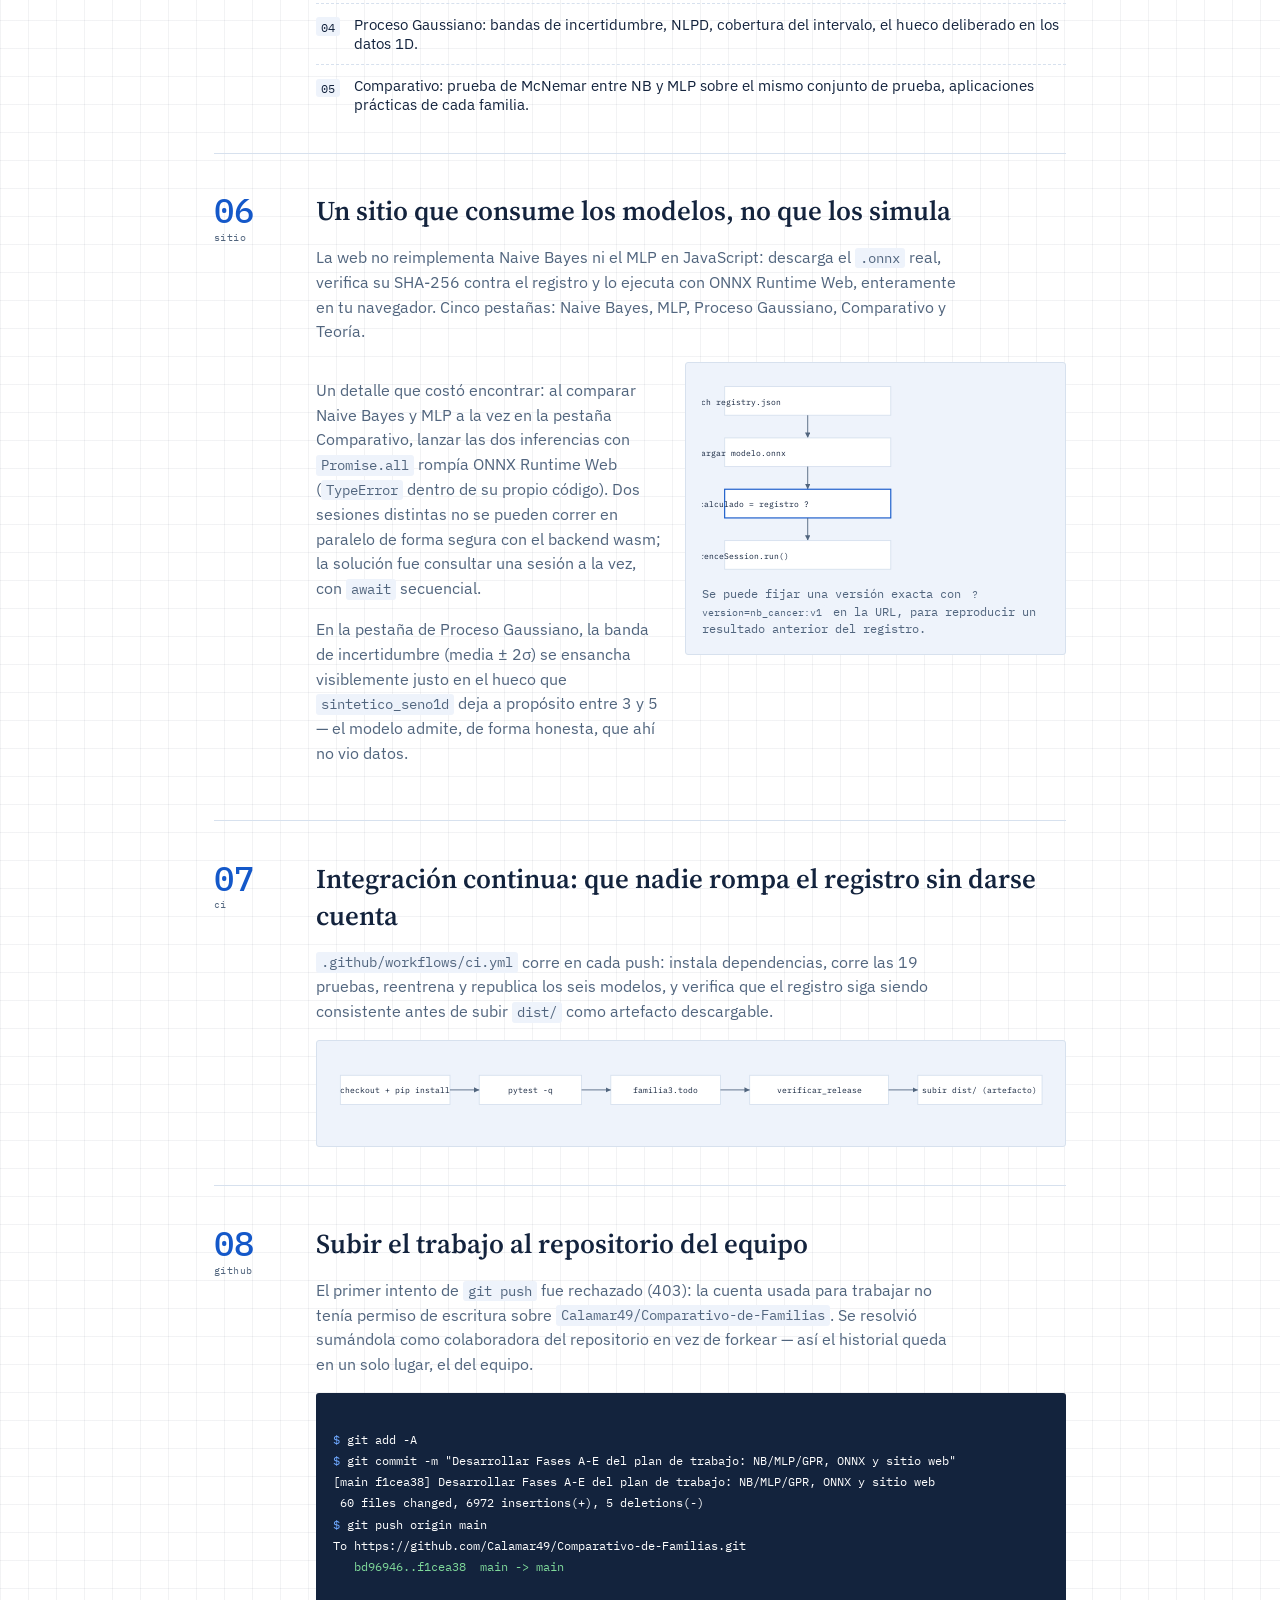
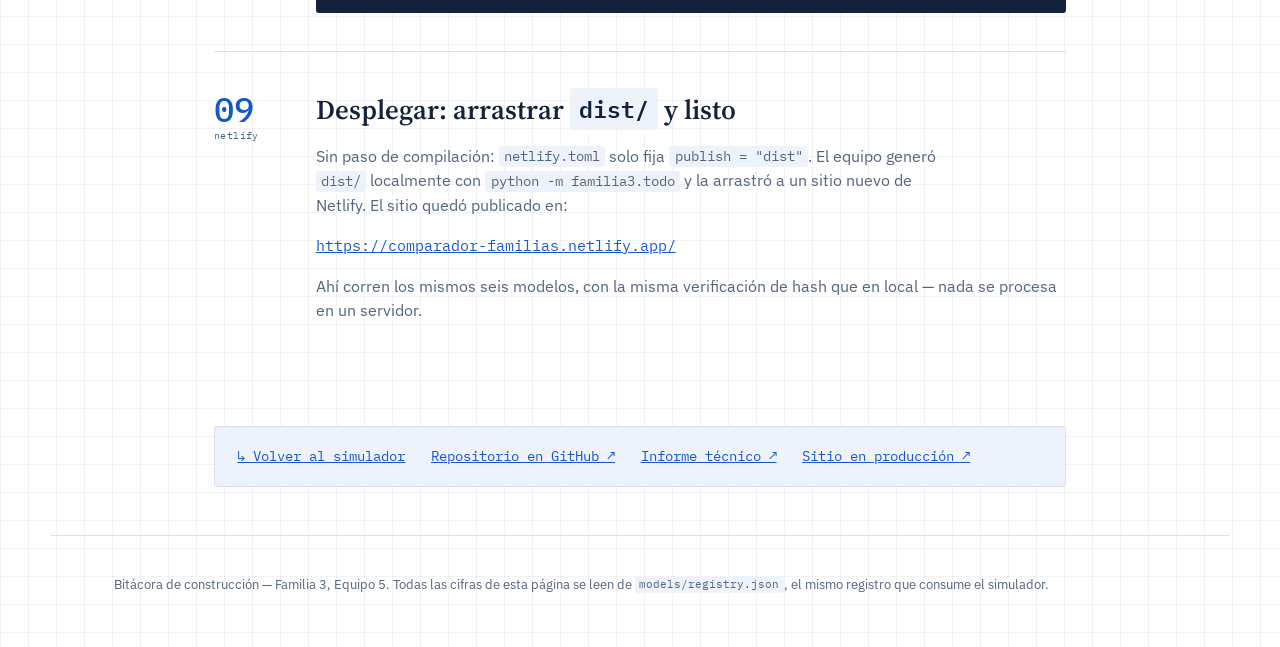
==== commit b07080cd: "Cambiar la identidad visual a tema claro blanco/azul y usar el nombre literal del proyecto Reemplaza" ====
--- a/web/proceso.html
+++ b/web/proceso.html
@@ -5,7 +5,7 @@
 <meta name="viewport" content="width=device-width, initial-scale=1">
 <title>Bitácora de construcción &middot; Comparativo de familias</title>
 <meta name="description" content="Cómo se construyó este sitio y los seis modelos que consume: del repositorio vacío al despliegue en Netlify, paso a paso.">
-<link rel="icon" href="data:image/svg+xml,<svg xmlns=%22http://www.w3.org/2000/svg%22 viewBox=%220 0 24 24%22><rect width=%2224%22 height=%2224%22 fill=%22%23f4f1ea%22/><path d=%22M3 18 L8 9 L13 14 L21 4%22 stroke=%22%23c1440e%22 stroke-width=%222%22 fill=%22none%22/></svg>">
+<link rel="icon" href="data:image/svg+xml,<svg xmlns=%22http://www.w3.org/2000/svg%22 viewBox=%220 0 24 24%22><rect width=%2224%22 height=%2224%22 fill=%22%23ffffff%22/><path d=%22M3 18 L8 9 L13 14 L21 4%22 stroke=%22%231458c9%22 stroke-width=%222%22 fill=%22none%22/></svg>">
 <link rel="preconnect" href="https://fonts.googleapis.com">
 <link rel="preconnect" href="https://fonts.gstatic.com" crossorigin>
 <link href="https://fonts.googleapis.com/css2?family=Source+Serif+4:opsz,wght@8..60,400;8..60,600;8..60,700&family=IBM+Plex+Sans:wght@400;500;600&family=IBM+Plex+Mono:wght@400;500&display=swap" rel="stylesheet">
--- a/web/estilo.css
+++ b/web/estilo.css
@@ -1,46 +1,22 @@
-/* Identidad: cuaderno de laboratorio. Papel cuadriculado, tinta añil, un único
-   acento "señal" (naranja óxido) reservado para lo interactivo y la incertidumbre.
-   Nada de glassmorphism, nada de azul-púrpura, nada de Inter/Poppins. */
+/* Identidad: cuaderno de laboratorio, en claro. Papel blanco cuadriculado, tinta
+   azul marino, un único acento "señal" (azul de regla) reservado para lo
+   interactivo y la incertidumbre. Nada de glassmorphism, nada de gradiente,
+   nada de Inter/Poppins. */
 
 :root {
-  --papel: #f4f1ea;
-  --papel-oscuro: #eae5d8;
-  --tinta: #1d2b36;
-  --tinta-suave: #4a5a63;
-  --linea-cuaderno: rgba(29, 43, 54, 0.09);
-  --senal: #c1440e;
-  --senal-suave: #e7cdbf;
-  --verde-ok: #2f6f4e;
-  --borde: #d8d1bf;
+  --papel: #ffffff;
+  --papel-oscuro: #eef3fb;
+  --tinta: #13233d;
+  --tinta-suave: #51657e;
+  --linea-cuaderno: rgba(19, 35, 61, 0.055);
+  --senal: #1458c9;
+  --senal-suave: #dbe8fb;
+  --verde-ok: #1f8a53;
+  --borde: #d7e1ee;
   --mono: "IBM Plex Mono", ui-monospace, monospace;
   --serif: "Source Serif 4", Georgia, serif;
   --sans: "IBM Plex Sans", system-ui, sans-serif;
   --radio: 3px;
-}
-
-@media (prefers-color-scheme: dark) {
-  :root:not([data-theme="light"]) {
-    --papel: #1a1d1a;
-    --papel-oscuro: #15171a;
-    --tinta: #e9e4d8;
-    --tinta-suave: #a9a398;
-    --linea-cuaderno: rgba(233, 228, 216, 0.08);
-    --senal: #ff8a4c;
-    --senal-suave: #3a2a20;
-    --verde-ok: #6fbf96;
-    --borde: #35332c;
-  }
-}
-:root[data-theme="dark"] {
-  --papel: #1a1d1a;
-  --papel-oscuro: #15171a;
-  --tinta: #e9e4d8;
-  --tinta-suave: #a9a398;
-  --linea-cuaderno: rgba(233, 228, 216, 0.08);
-  --senal: #ff8a4c;
-  --senal-suave: #3a2a20;
-  --verde-ok: #6fbf96;
-  --borde: #35332c;
 }
 
 * { box-sizing: border-box; }
--- a/web/proceso.css
+++ b/web/proceso.css
@@ -74,12 +74,8 @@
 }
 :root[data-theme="dark"] .terminal-bloque,
 @media (prefers-color-scheme: dark) { .terminal-bloque { background: #0d0f0d; } }
-.terminal-bloque .linea-prompt { color: var(--senal); }
-.terminal-bloque .linea-ok { color: #8fcf9f; }
-@media (prefers-color-scheme: dark) {
-  :root:not([data-theme="light"]) .terminal-bloque { background: #0d0f0d; }
-}
-:root[data-theme="dark"] .terminal-bloque { background: #0d0f0d; }
+.terminal-bloque .linea-prompt { color: #6fa8ff; }
+.terminal-bloque .linea-ok { color: #7fd99a; }
 
 .diagrama {
   background: var(--papel-oscuro);
